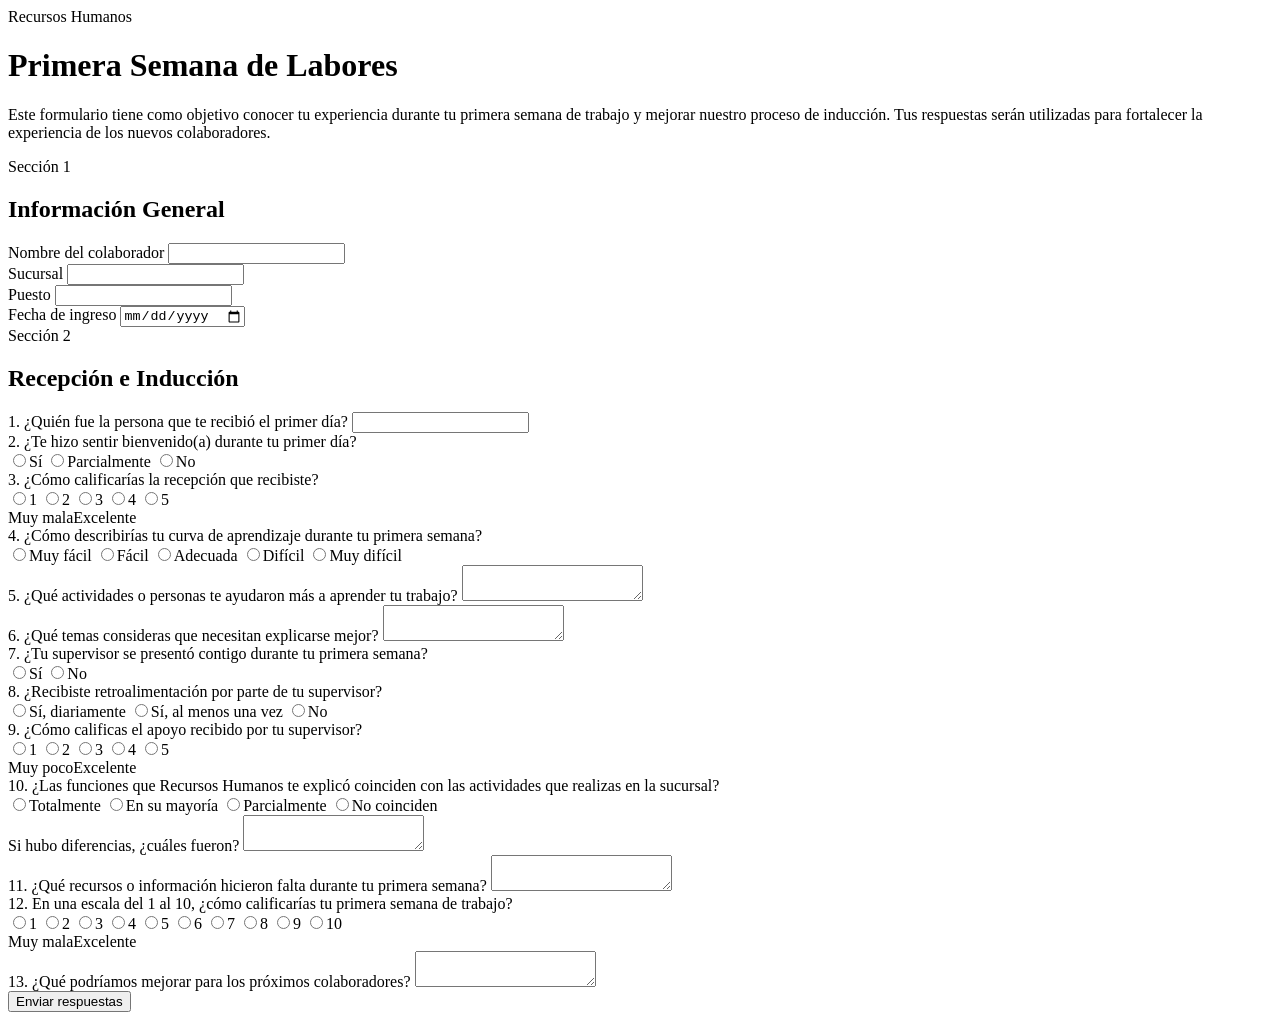
==== primera-semana-labores.html @ 0a270c99 "Add files via upload" ====
<!DOCTYPE html>
<html lang="es">
<head>
<meta charset="UTF-8">
<meta name="viewport" content="width=device-width, initial-scale=1.0">
<title>Primera Semana de Labores — Encuesta RRHH</title>
<link rel="stylesheet" href="css/styles.css">
</head>
<body>

<div class="progress-track"><div class="progress-fill" id="progressFill"></div></div>

<main class="page">

  <div id="formView">
    <div class="week-strip">
      <span class="active"></span><span></span><span></span><span></span><span></span>
    </div>

    <header class="hero">
      <span class="eyebrow">Recursos Humanos</span>
      <h1>Primera Semana de Labores</h1>
      <p>Este formulario tiene como objetivo conocer tu experiencia durante tu primera semana de trabajo y mejorar nuestro proceso de inducción. Tus respuestas serán utilizadas para fortalecer la experiencia de los nuevos colaboradores.</p>
    </header>

    <form id="surveyForm">

      <section class="section">
        <span class="section-label">Sección 1</span>
        <h2>Información General</h2>

        <div class="field">
          <label class="q" for="nombre">Nombre del colaborador</label>
          <input type="text" id="nombre" name="nombre" required>
        </div>

        <div class="field">
          <label class="q" for="sucursal">Sucursal</label>
          <input type="text" id="sucursal" name="sucursal" required>
        </div>

        <div class="field">
          <label class="q" for="puesto">Puesto</label>
          <input type="text" id="puesto" name="puesto" required>
        </div>

        <div class="field">
          <label class="q" for="fechaIngreso">Fecha de ingreso</label>
          <input type="date" id="fechaIngreso" name="fechaIngreso" required>
        </div>
      </section>

      <section class="section">
        <span class="section-label">Sección 2</span>
        <h2>Recepción e Inducción</h2>

        <div class="field">
          <label class="q" for="quienRecibio">1. ¿Quién fue la persona que te recibió el primer día?</label>
          <input type="text" id="quienRecibio" name="quienRecibio" required>
        </div>

        <div class="field">
          <label class="q">2. ¿Te hizo sentir bienvenido(a) durante tu primer día?</label>
          <div class="options">
            <label><input type="radio" name="bienvenido" value="Sí" required><span>Sí</span></label>
            <label><input type="radio" name="bienvenido" value="Parcialmente"><span>Parcialmente</span></label>
            <label><input type="radio" name="bienvenido" value="No"><span>No</span></label>
          </div>
        </div>

        <div class="field">
          <label class="q">3. ¿Cómo calificarías la recepción que recibiste?</label>
          <div class="scale">
            <label><input type="radio" name="calificacionRecepcion" value="1" required><span>1</span></label>
            <label><input type="radio" name="calificacionRecepcion" value="2"><span>2</span></label>
            <label><input type="radio" name="calificacionRecepcion" value="3"><span>3</span></label>
            <label><input type="radio" name="calificacionRecepcion" value="4"><span>4</span></label>
            <label><input type="radio" name="calificacionRecepcion" value="5"><span>5</span></label>
          </div>
          <div class="scale-caption"><span>Muy mala</span><span>Excelente</span></div>
        </div>

        <div class="field">
          <label class="q">4. ¿Cómo describirías tu curva de aprendizaje durante tu primera semana?</label>
          <div class="options">
            <label><input type="radio" name="curvaAprendizaje" value="Muy fácil" required><span>Muy fácil</span></label>
            <label><input type="radio" name="curvaAprendizaje" value="Fácil"><span>Fácil</span></label>
            <label><input type="radio" name="curvaAprendizaje" value="Adecuada"><span>Adecuada</span></label>
            <label><input type="radio" name="curvaAprendizaje" value="Difícil"><span>Difícil</span></label>
            <label><input type="radio" name="curvaAprendizaje" value="Muy difícil"><span>Muy difícil</span></label>
          </div>
        </div>

        <div class="field">
          <label class="q" for="actividadesAyuda">5. ¿Qué actividades o personas te ayudaron más a aprender tu trabajo?</label>
          <textarea id="actividadesAyuda" name="actividadesAyuda"></textarea>
        </div>

        <div class="field">
          <label class="q" for="temasExplicarMejor">6. ¿Qué temas consideras que necesitan explicarse mejor?</label>
          <textarea id="temasExplicarMejor" name="temasExplicarMejor"></textarea>
        </div>

        <div class="field">
          <label class="q">7. ¿Tu supervisor se presentó contigo durante tu primera semana?</label>
          <div class="options">
            <label><input type="radio" name="supervisorPresento" value="Sí" required><span>Sí</span></label>
            <label><input type="radio" name="supervisorPresento" value="No"><span>No</span></label>
          </div>
        </div>

        <div class="field">
          <label class="q">8. ¿Recibiste retroalimentación por parte de tu supervisor?</label>
          <div class="options">
            <label><input type="radio" name="retroalimentacion" value="Sí, diariamente" required><span>Sí, diariamente</span></label>
            <label><input type="radio" name="retroalimentacion" value="Sí, al menos una vez"><span>Sí, al menos una vez</span></label>
            <label><input type="radio" name="retroalimentacion" value="No"><span>No</span></label>
          </div>
        </div>

        <div class="field">
          <label class="q">9. ¿Cómo calificas el apoyo recibido por tu supervisor?</label>
          <div class="scale">
            <label><input type="radio" name="apoyoSupervisor" value="1" required><span>1</span></label>
            <label><input type="radio" name="apoyoSupervisor" value="2"><span>2</span></label>
            <label><input type="radio" name="apoyoSupervisor" value="3"><span>3</span></label>
            <label><input type="radio" name="apoyoSupervisor" value="4"><span>4</span></label>
            <label><input type="radio" name="apoyoSupervisor" value="5"><span>5</span></label>
          </div>
          <div class="scale-caption"><span>Muy poco</span><span>Excelente</span></div>
        </div>

        <div class="field">
          <label class="q">10. ¿Las funciones que Recursos Humanos te explicó coinciden con las actividades que realizas en la sucursal?</label>
          <div class="options">
            <label><input type="radio" name="funcionesCoinciden" value="Totalmente" required><span>Totalmente</span></label>
            <label><input type="radio" name="funcionesCoinciden" value="En su mayoría"><span>En su mayoría</span></label>
            <label><input type="radio" name="funcionesCoinciden" value="Parcialmente"><span>Parcialmente</span></label>
            <label><input type="radio" name="funcionesCoinciden" value="No coinciden"><span>No coinciden</span></label>
          </div>
          <div class="conditional" id="diferenciasWrap">
            <label class="q" for="diferencias">Si hubo diferencias, ¿cuáles fueron?</label>
            <textarea id="diferencias" name="diferencias"></textarea>
          </div>
        </div>

        <div class="field">
          <label class="q" for="recursosFaltantes">11. ¿Qué recursos o información hicieron falta durante tu primera semana?</label>
          <textarea id="recursosFaltantes" name="recursosFaltantes"></textarea>
        </div>

        <div class="field">
          <label class="q">12. En una escala del 1 al 10, ¿cómo calificarías tu primera semana de trabajo?</label>
          <div class="scale">
            <label><input type="radio" name="calificacionGeneral" value="1" required><span>1</span></label>
            <label><input type="radio" name="calificacionGeneral" value="2"><span>2</span></label>
            <label><input type="radio" name="calificacionGeneral" value="3"><span>3</span></label>
            <label><input type="radio" name="calificacionGeneral" value="4"><span>4</span></label>
            <label><input type="radio" name="calificacionGeneral" value="5"><span>5</span></label>
            <label><input type="radio" name="calificacionGeneral" value="6"><span>6</span></label>
            <label><input type="radio" name="calificacionGeneral" value="7"><span>7</span></label>
            <label><input type="radio" name="calificacionGeneral" value="8"><span>8</span></label>
            <label><input type="radio" name="calificacionGeneral" value="9"><span>9</span></label>
            <label><input type="radio" name="calificacionGeneral" value="10"><span>10</span></label>
          </div>
          <div class="scale-caption"><span>Muy mala</span><span>Excelente</span></div>
        </div>

        <div class="field">
          <label class="q" for="mejoras">13. ¿Qué podríamos mejorar para los próximos colaboradores?</label>
          <textarea id="mejoras" name="mejoras"></textarea>
        </div>
      </section>

      <button type="submit" class="submit" id="submitBtn">Enviar respuestas</button>
      <p class="status-msg" id="statusMsg"></p>
    </form>
  </div>

  <div id="confirmView" class="confirm" style="display:none;">
    <h1>¡Gracias por tu tiempo!</h1>
    <p>Tus respuestas fueron enviadas correctamente y nos ayudarán a mejorar la experiencia de los próximos colaboradores.</p>
  </div>

</main>

<script src="js/config.js"></script>
<script src="js/primera-semana-labores.js"></script>
</body>
</html>
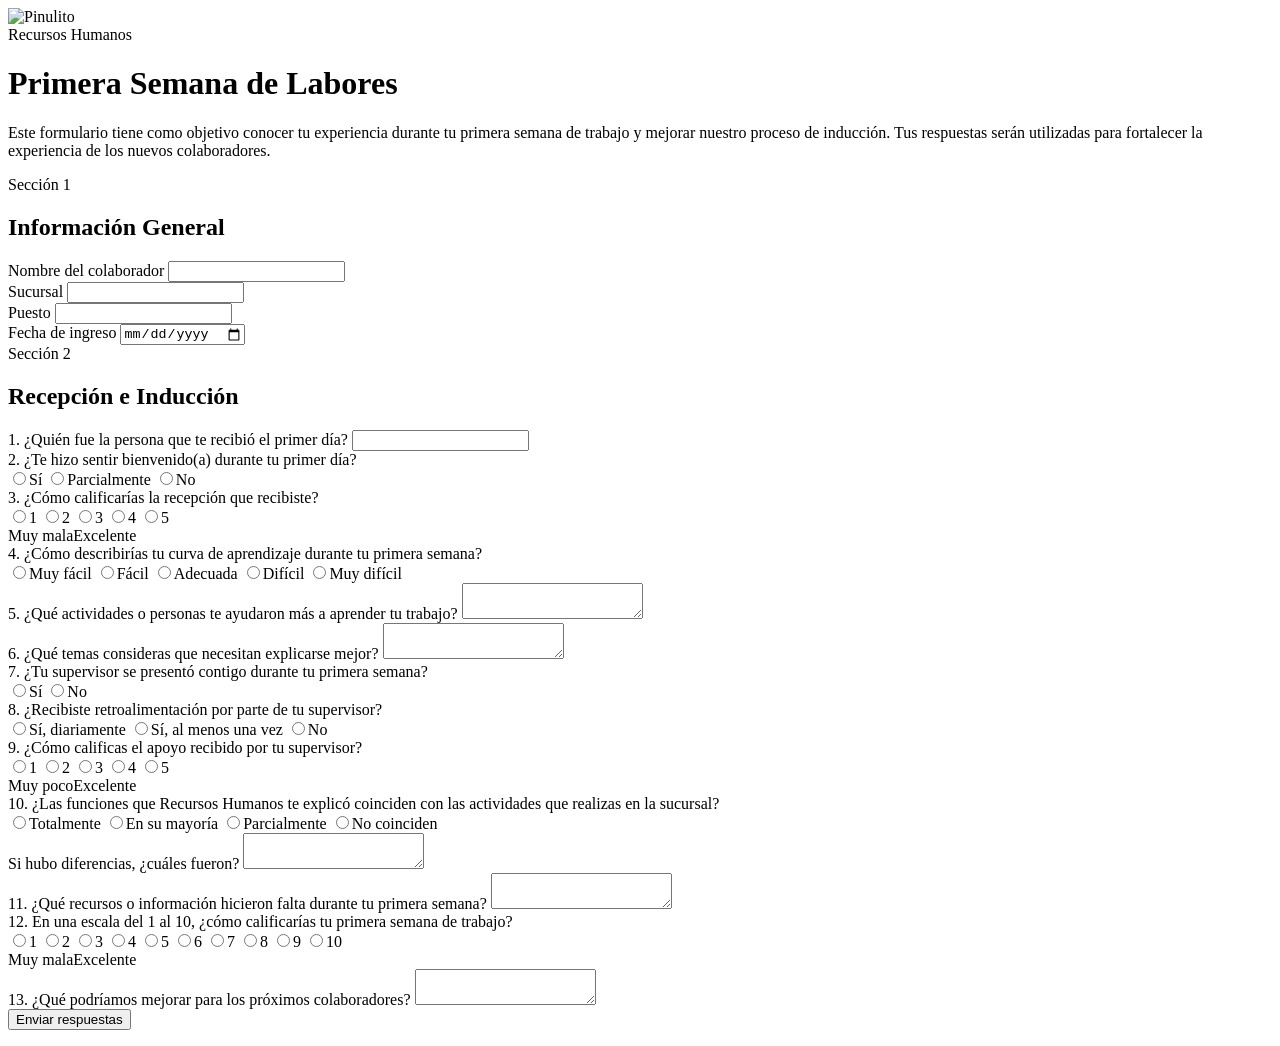
==== commit 0491ef52: "Add files via upload" ====
--- a/primera-semana-labores.html
+++ b/primera-semana-labores.html
@@ -13,8 +13,11 @@
 <main class="page">
 
   <div id="formView">
-    <div class="week-strip">
-      <span class="active"></span><span></span><span></span><span></span><span></span>
+    <div class="brand-banner">
+      <div class="blob blob-a"></div>
+      <div class="blob blob-b"></div>
+      <div class="blob blob-c"></div>
+      <div class="logo-badge"><img src="assets/logo-pinulito.png" alt="Pinulito"></div>
     </div>
 
     <header class="hero">
@@ -178,6 +181,12 @@
   </div>
 
   <div id="confirmView" class="confirm" style="display:none;">
+    <div class="brand-banner">
+      <div class="blob blob-a"></div>
+      <div class="blob blob-b"></div>
+      <div class="blob blob-c"></div>
+      <div class="logo-badge"><img src="assets/logo-pinulito.png" alt="Pinulito"></div>
+    </div>
     <h1>¡Gracias por tu tiempo!</h1>
     <p>Tus respuestas fueron enviadas correctamente y nos ayudarán a mejorar la experiencia de los próximos colaboradores.</p>
   </div>
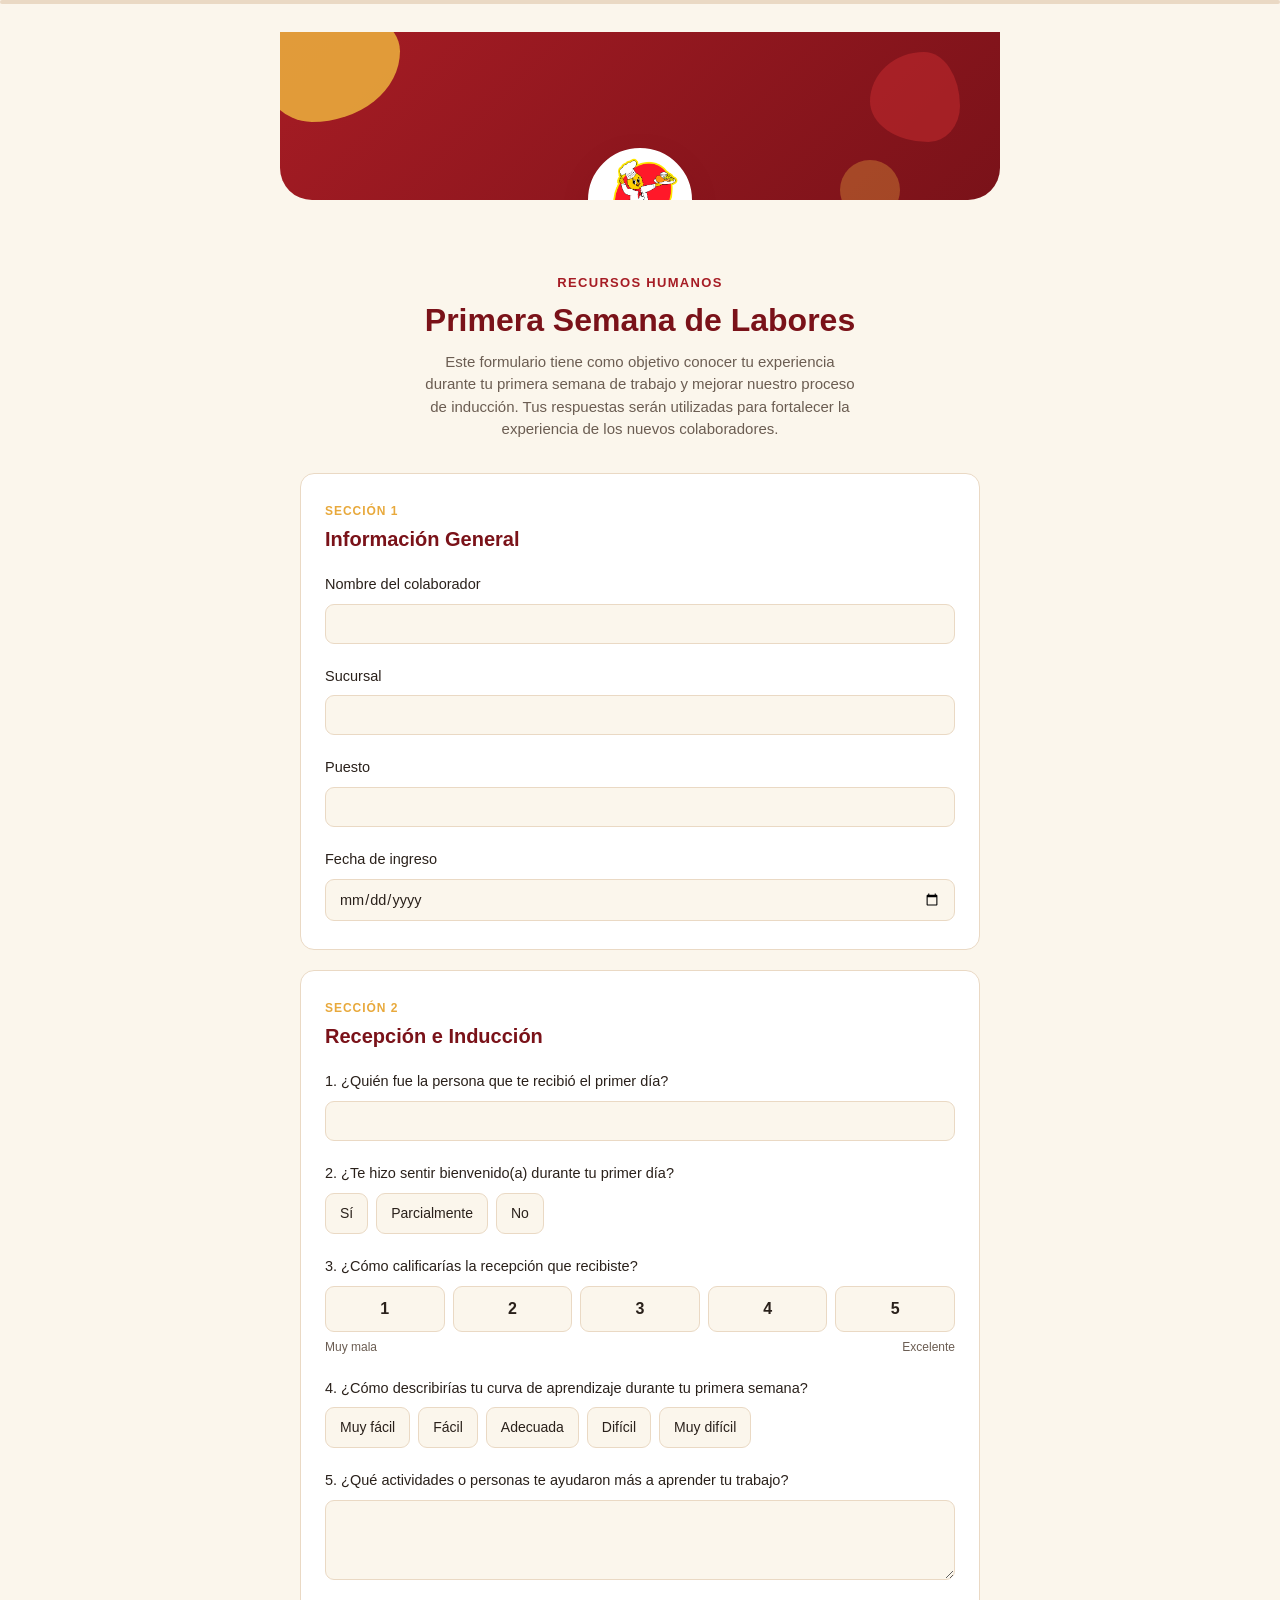
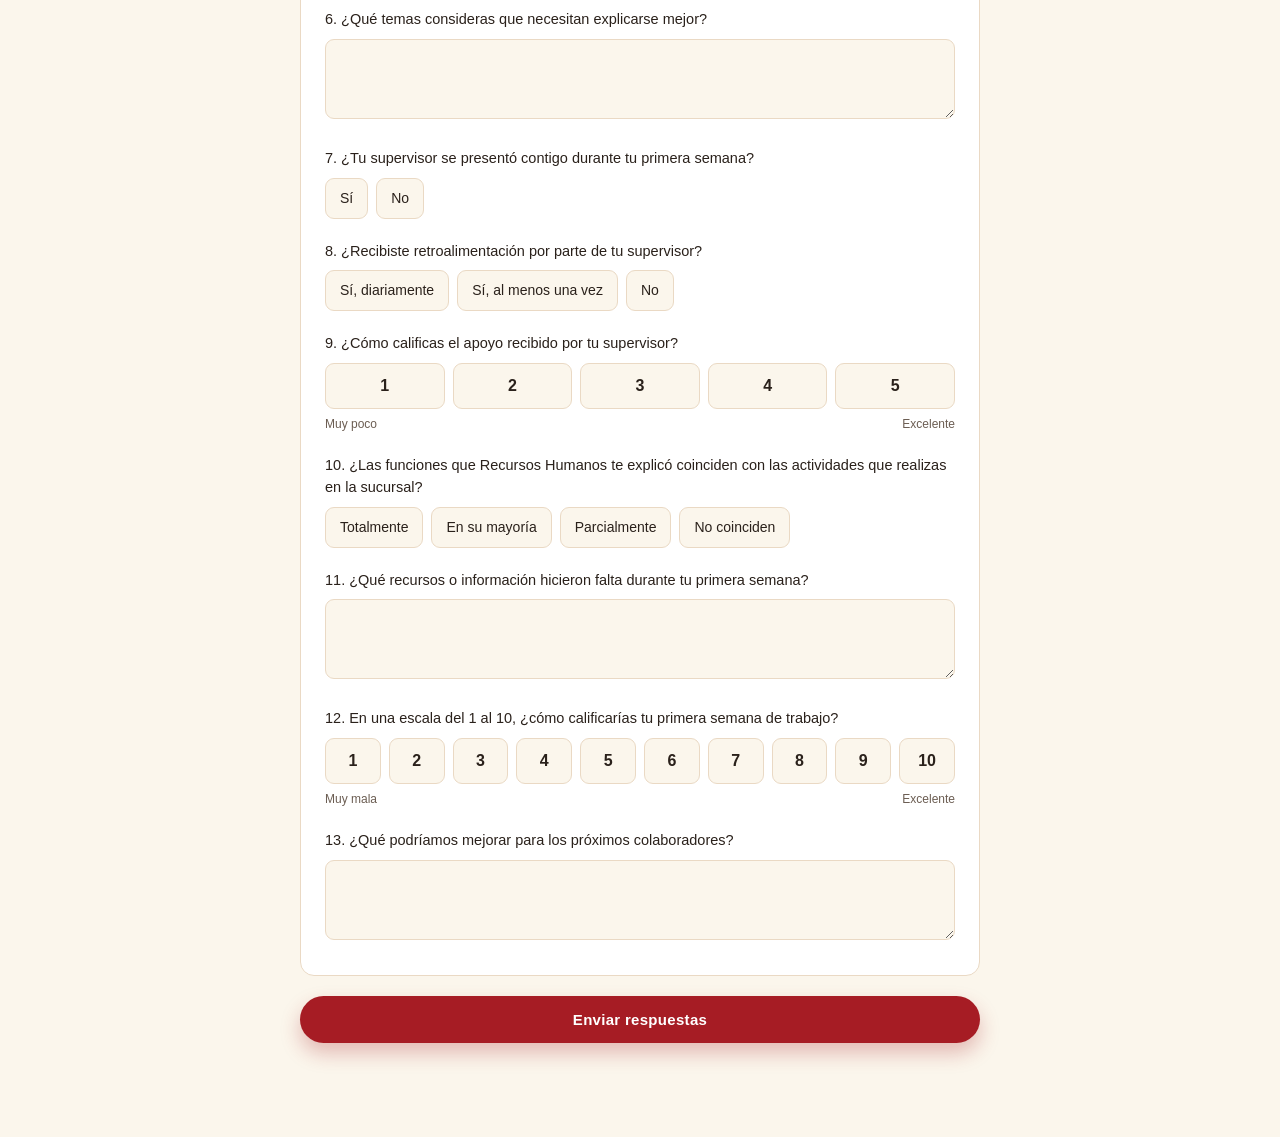
==== commit 47b9b214: "Add files via upload" ====
--- a/primera-semana-labores.html
+++ b/primera-semana-labores.html
@@ -4,7 +4,7 @@
 <meta charset="UTF-8">
 <meta name="viewport" content="width=device-width, initial-scale=1.0">
 <title>Primera Semana de Labores — Encuesta RRHH</title>
-<link rel="stylesheet" href="css/styles.css">
+<link rel="stylesheet" href="styles.css">
 </head>
 <body>
 
@@ -17,7 +17,7 @@
       <div class="blob blob-a"></div>
       <div class="blob blob-b"></div>
       <div class="blob blob-c"></div>
-      <div class="logo-badge"><img src="assets/logo-pinulito.png" alt="Pinulito"></div>
+      <div class="logo-badge"><img src="logo-pinulito.png" alt="Pinulito"></div>
     </div>
 
     <header class="hero">
@@ -185,7 +185,7 @@
       <div class="blob blob-a"></div>
       <div class="blob blob-b"></div>
       <div class="blob blob-c"></div>
-      <div class="logo-badge"><img src="assets/logo-pinulito.png" alt="Pinulito"></div>
+      <div class="logo-badge"><img src="logo-pinulito.png" alt="Pinulito"></div>
     </div>
     <h1>¡Gracias por tu tiempo!</h1>
     <p>Tus respuestas fueron enviadas correctamente y nos ayudarán a mejorar la experiencia de los próximos colaboradores.</p>
@@ -193,7 +193,7 @@
 
 </main>
 
-<script src="js/config.js"></script>
-<script src="js/primera-semana-labores.js"></script>
+<script src="config.js"></script>
+<script src="primera-semana-labores.js"></script>
 </body>
 </html>
--- a/styles.css
+++ b/styles.css
@@ -0,0 +1,301 @@
+@import url('https://fonts.googleapis.com/css2?family=Poppins:wght@500;600;700&family=Inter:wght@400;500;600&display=swap');
+
+:root {
+  --color-bg: #FBF6EC;
+  --color-surface: #FFFFFF;
+  --color-primary: #A61C24;
+  --color-primary-dark: #7A1219;
+  --color-accent: #E8A93C;
+  --color-accent-soft: #FBEFD7;
+  --color-text: #2A211B;
+  --color-text-soft: #6B5D52;
+  --color-border: #EAD9C4;
+  --color-danger: #B3492E;
+  --font-display: 'Poppins', sans-serif;
+  --font-body: 'Inter', sans-serif;
+  --radius: 14px;
+}
+
+* { box-sizing: border-box; }
+
+body {
+  margin: 0;
+  background: var(--color-bg);
+  color: var(--color-text);
+  font-family: var(--font-body);
+  line-height: 1.5;
+  -webkit-font-smoothing: antialiased;
+}
+
+.page {
+  max-width: 720px;
+  margin: 0 auto;
+  padding: 0 20px 80px;
+}
+
+/* Banner de marca Pinulito con blobs decorativos y logo insignia */
+.brand-banner {
+  position: relative;
+  height: 168px;
+  margin: 0 -20px 70px;
+  background: linear-gradient(135deg, var(--color-primary), var(--color-primary-dark));
+  border-radius: 0 0 32px 32px;
+  overflow: hidden;
+}
+.brand-banner .blob {
+  position: absolute;
+  opacity: 0.85;
+}
+.brand-banner .blob-a {
+  width: 140px; height: 120px;
+  top: -30px; left: -20px;
+  background: var(--color-accent);
+  border-radius: 42% 58% 63% 37% / 52% 41% 59% 48%;
+  opacity: 0.9;
+}
+.brand-banner .blob-b {
+  width: 90px; height: 90px;
+  top: 20px; right: 40px;
+  background: #C42A2E;
+  border-radius: 60% 40% 35% 65% / 55% 60% 40% 45%;
+  opacity: 0.55;
+}
+.brand-banner .blob-c {
+  width: 60px; height: 60px;
+  bottom: -20px; right: 100px;
+  background: var(--color-accent);
+  border-radius: 50%;
+  opacity: 0.35;
+}
+.brand-banner .logo-badge {
+  position: absolute;
+  bottom: -52px;
+  left: 50%;
+  transform: translateX(-50%);
+  width: 104px;
+  height: 104px;
+  border-radius: 50%;
+  background: var(--color-surface);
+  border: 4px solid var(--color-surface);
+  box-shadow: 0 10px 24px rgba(122, 18, 25, 0.28);
+  display: flex;
+  align-items: center;
+  justify-content: center;
+  overflow: hidden;
+}
+.brand-banner .logo-badge img {
+  width: 88%;
+  height: 88%;
+  object-fit: contain;
+}
+
+header.hero {
+  margin-bottom: 32px;
+  text-align: center;
+}
+header.hero .eyebrow {
+  font-family: var(--font-display);
+  font-weight: 600;
+  font-size: 13px;
+  letter-spacing: 0.1em;
+  text-transform: uppercase;
+  color: var(--color-primary);
+}
+header.hero h1 {
+  font-family: var(--font-display);
+  font-weight: 700;
+  font-size: 32px;
+  line-height: 1.15;
+  margin: 8px 0 12px;
+  color: var(--color-primary-dark);
+}
+header.hero p {
+  color: var(--color-text-soft);
+  font-size: 15px;
+  max-width: 52ch;
+  margin: 0 auto;
+}
+
+/* Barra de progreso funcional */
+.progress-track {
+  position: sticky;
+  top: 0;
+  height: 4px;
+  background: var(--color-border);
+  border-radius: 2px;
+  margin-bottom: 28px;
+  overflow: hidden;
+  z-index: 10;
+}
+.progress-fill {
+  height: 100%;
+  width: 0%;
+  background: var(--color-primary);
+  transition: width 0.2s ease;
+}
+
+.section {
+  background: var(--color-surface);
+  border: 1px solid var(--color-border);
+  border-radius: var(--radius);
+  padding: 28px 24px;
+  margin-bottom: 20px;
+}
+
+.section-label {
+  font-family: var(--font-display);
+  font-weight: 600;
+  font-size: 12px;
+  letter-spacing: 0.08em;
+  text-transform: uppercase;
+  color: var(--color-accent);
+  display: block;
+  margin-bottom: 4px;
+}
+.section h2 {
+  font-family: var(--font-display);
+  font-size: 20px;
+  margin: 0 0 20px;
+  color: var(--color-primary-dark);
+}
+
+.field {
+  margin-bottom: 22px;
+}
+.field:last-child { margin-bottom: 0; }
+
+.field label.q {
+  display: block;
+  font-weight: 500;
+  font-size: 14.5px;
+  margin-bottom: 8px;
+  color: var(--color-text);
+}
+
+input[type="text"],
+input[type="date"],
+textarea,
+select {
+  width: 100%;
+  font-family: var(--font-body);
+  font-size: 14.5px;
+  padding: 11px 13px;
+  border: 1px solid var(--color-border);
+  border-radius: 9px;
+  background: var(--color-bg);
+  color: var(--color-text);
+}
+textarea { min-height: 80px; resize: vertical; }
+input:focus, textarea:focus, select:focus {
+  outline: 2px solid var(--color-primary);
+  outline-offset: 1px;
+  background: var(--color-surface);
+}
+
+.options {
+  display: flex;
+  flex-wrap: wrap;
+  gap: 8px;
+}
+.options label {
+  border: 1px solid var(--color-border);
+  border-radius: 9px;
+  padding: 9px 14px;
+  font-size: 14px;
+  cursor: pointer;
+  background: var(--color-bg);
+  transition: border-color 0.15s, background 0.15s;
+}
+.options input { position: absolute; opacity: 0; width: 0; height: 0; }
+.options input:checked + span {
+  color: var(--color-primary-dark);
+}
+.options label:has(input:checked) {
+  border-color: var(--color-primary);
+  background: var(--color-accent-soft);
+  font-weight: 500;
+}
+
+.scale {
+  display: flex;
+  gap: 8px;
+}
+.scale label {
+  flex: 1;
+  text-align: center;
+  border: 1px solid var(--color-border);
+  border-radius: 9px;
+  padding: 10px 0;
+  cursor: pointer;
+  font-family: var(--font-display);
+  font-weight: 600;
+  background: var(--color-bg);
+}
+.scale input { position: absolute; opacity: 0; width: 0; height: 0; }
+.scale label:has(input:checked) {
+  border-color: var(--color-primary);
+  background: var(--color-primary);
+  color: #fff;
+}
+.scale-caption {
+  display: flex;
+  justify-content: space-between;
+  font-size: 12px;
+  color: var(--color-text-soft);
+  margin-top: 6px;
+}
+
+.conditional {
+  margin-top: 12px;
+  display: none;
+}
+.conditional.visible { display: block; }
+
+.hint {
+  font-size: 12.5px;
+  color: var(--color-text-soft);
+  margin-top: 6px;
+}
+
+button.submit {
+  font-family: var(--font-display);
+  font-weight: 600;
+  font-size: 15px;
+  letter-spacing: 0.02em;
+  color: #fff;
+  background: var(--color-primary);
+  border: none;
+  border-radius: 999px;
+  padding: 15px 28px;
+  cursor: pointer;
+  width: 100%;
+  box-shadow: 0 10px 20px rgba(166, 28, 36, 0.28);
+  transition: background 0.15s, transform 0.1s;
+}
+button.submit:hover { background: var(--color-primary-dark); transform: translateY(-1px); }
+button.submit:disabled { opacity: 0.6; cursor: not-allowed; }
+
+.status-msg {
+  text-align: center;
+  font-size: 14px;
+  margin-top: 14px;
+}
+.status-msg.error { color: var(--color-danger); }
+
+.confirm {
+  text-align: center;
+  padding: 0 20px 60px;
+}
+.confirm h1 {
+  font-family: var(--font-display);
+  color: var(--color-primary-dark);
+  font-size: 26px;
+}
+.confirm p { color: var(--color-text-soft); }
+
+@media (max-width: 480px) {
+  header.hero h1 { font-size: 26px; }
+  .section { padding: 22px 16px; }
+  .scale { flex-wrap: wrap; }
+  .scale label { min-width: 40px; }
+}
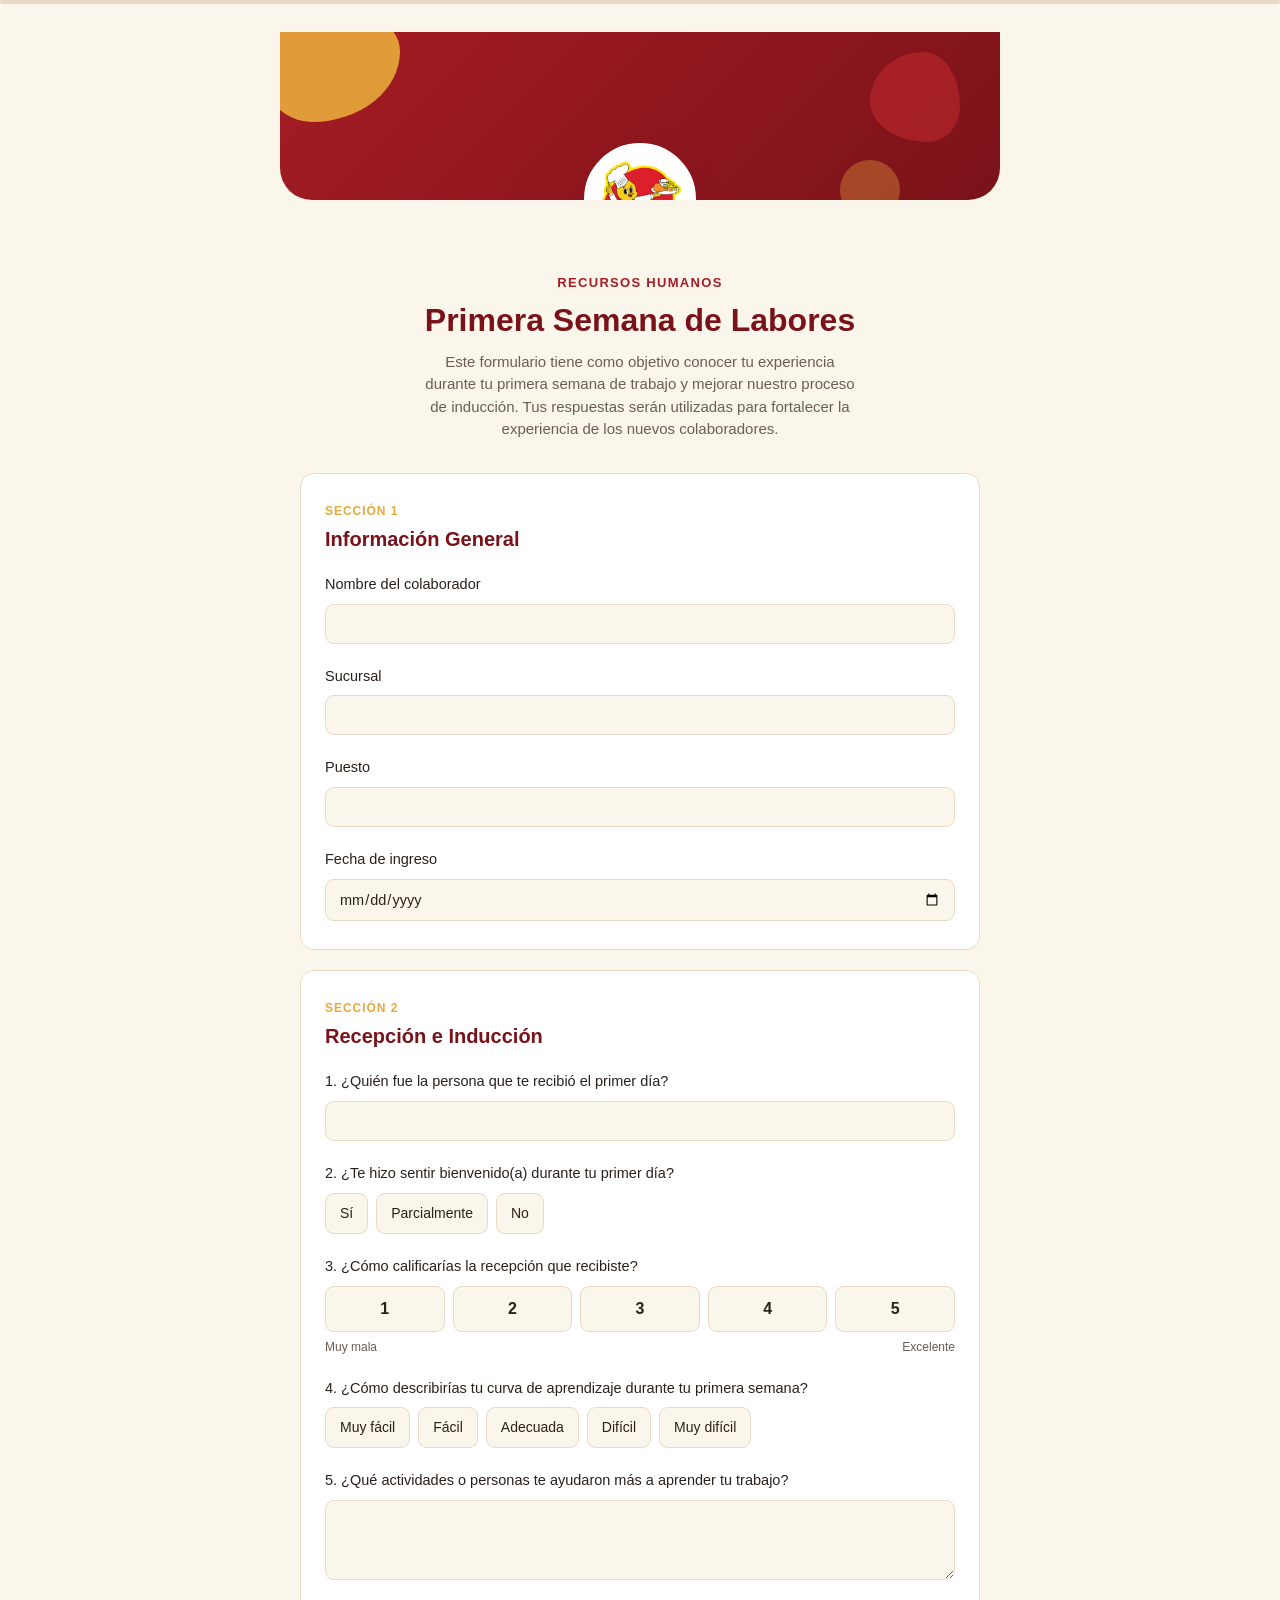
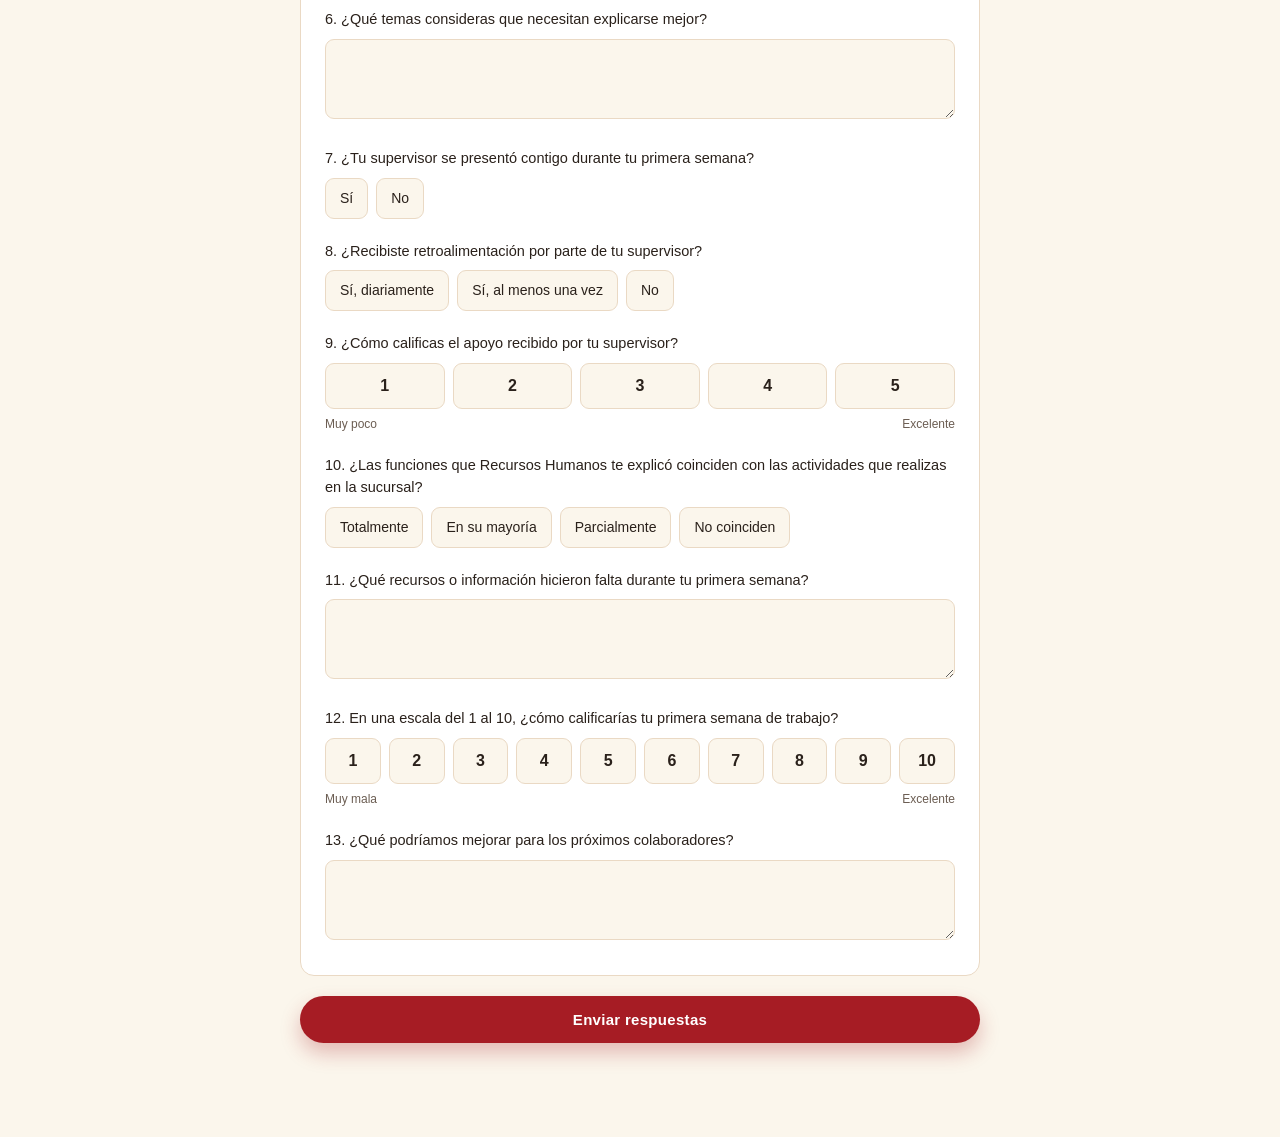
==== commit 1296d476: "Add files via upload" ====
--- a/primera-semana-labores.html
+++ b/primera-semana-labores.html
@@ -17,7 +17,7 @@
       <div class="blob blob-a"></div>
       <div class="blob blob-b"></div>
       <div class="blob blob-c"></div>
-      <div class="logo-badge"><img src="logo-pinulito.png" alt="Pinulito"></div>
+      <div class="logo-badge"><img src="logo-pinulito-icon.png" alt="Pinulito"></div>
     </div>
 
     <header class="hero">
@@ -185,7 +185,7 @@
       <div class="blob blob-a"></div>
       <div class="blob blob-b"></div>
       <div class="blob blob-c"></div>
-      <div class="logo-badge"><img src="logo-pinulito.png" alt="Pinulito"></div>
+      <div class="logo-badge"><img src="logo-pinulito-icon.png" alt="Pinulito"></div>
     </div>
     <h1>¡Gracias por tu tiempo!</h1>
     <p>Tus respuestas fueron enviadas correctamente y nos ayudarán a mejorar la experiencia de los próximos colaboradores.</p>
--- a/styles.css
+++ b/styles.css
@@ -69,11 +69,11 @@
 }
 .brand-banner .logo-badge {
   position: absolute;
-  bottom: -52px;
+  bottom: -55px;
   left: 50%;
   transform: translateX(-50%);
-  width: 104px;
-  height: 104px;
+  width: 112px;
+  height: 112px;
   border-radius: 50%;
   background: var(--color-surface);
   border: 4px solid var(--color-surface);
@@ -84,8 +84,8 @@
   overflow: hidden;
 }
 .brand-banner .logo-badge img {
-  width: 88%;
-  height: 88%;
+  width: 78%;
+  height: 78%;
   object-fit: contain;
 }
 
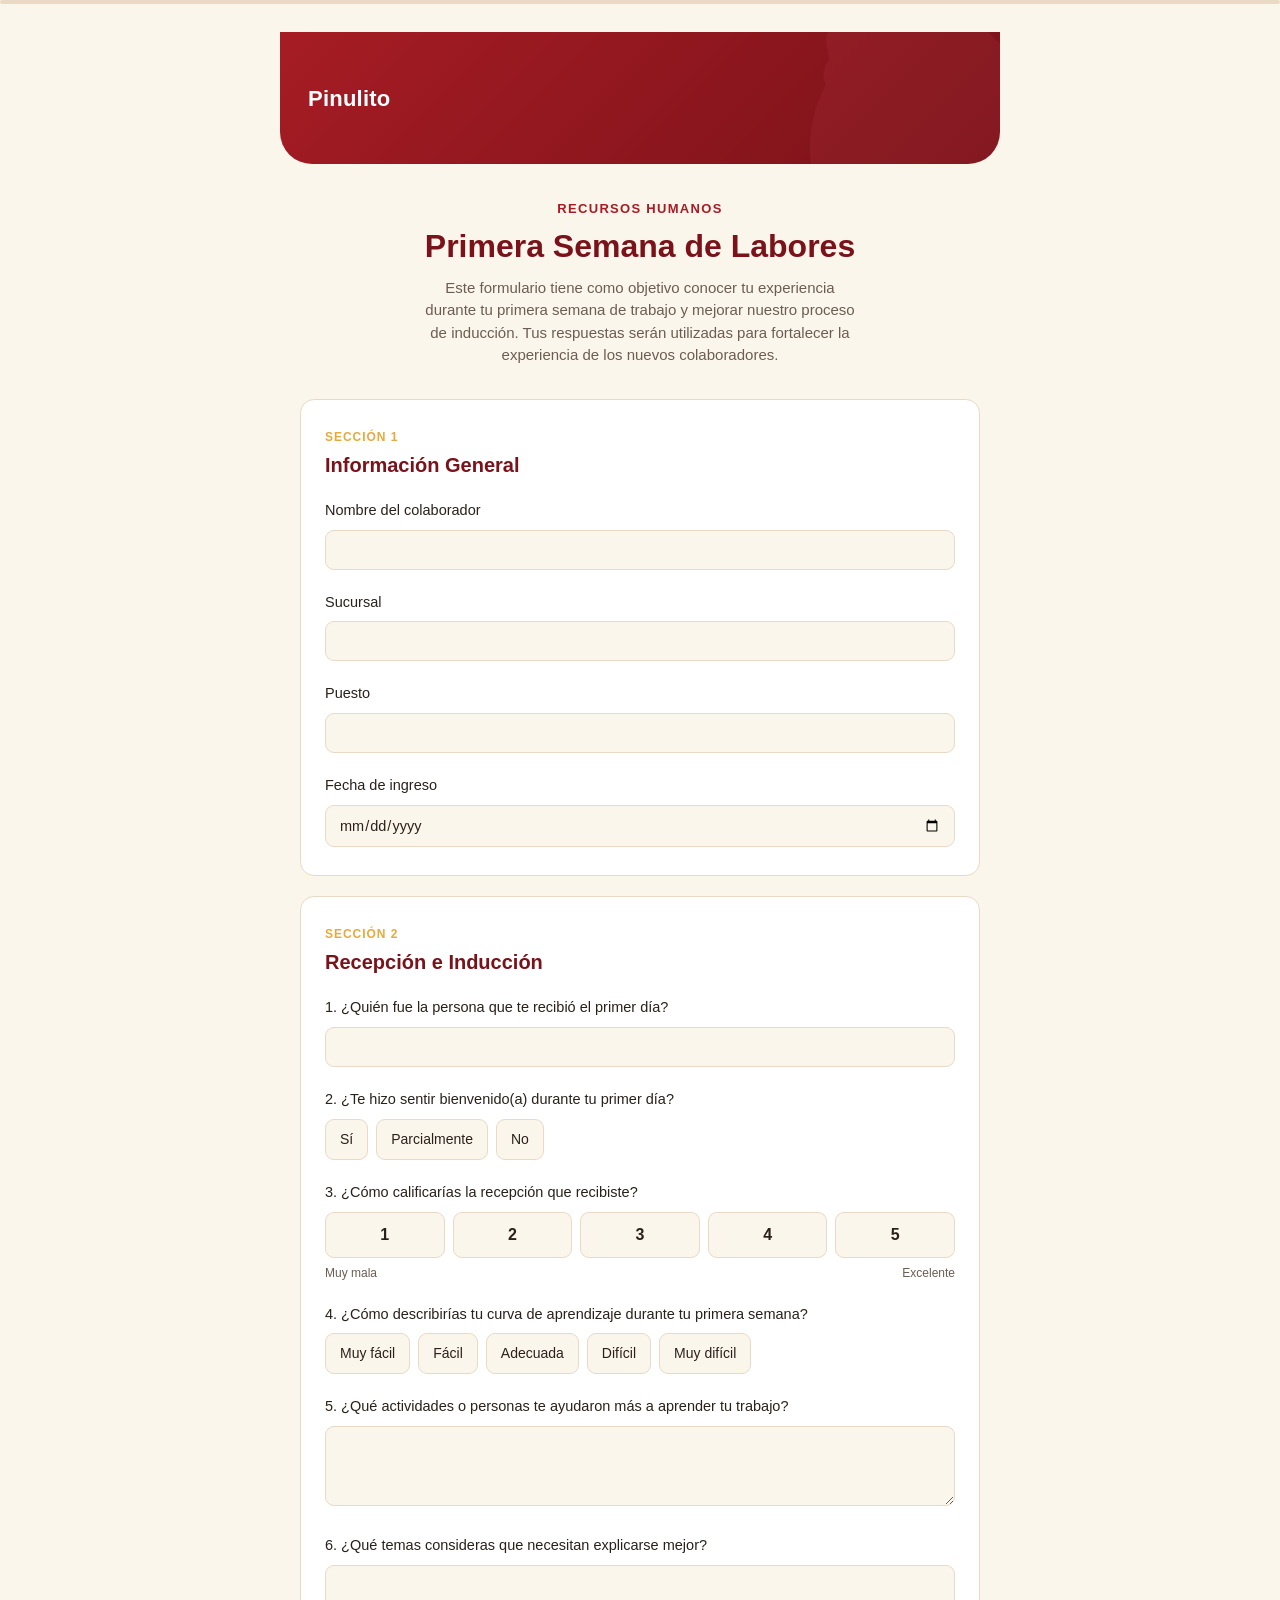
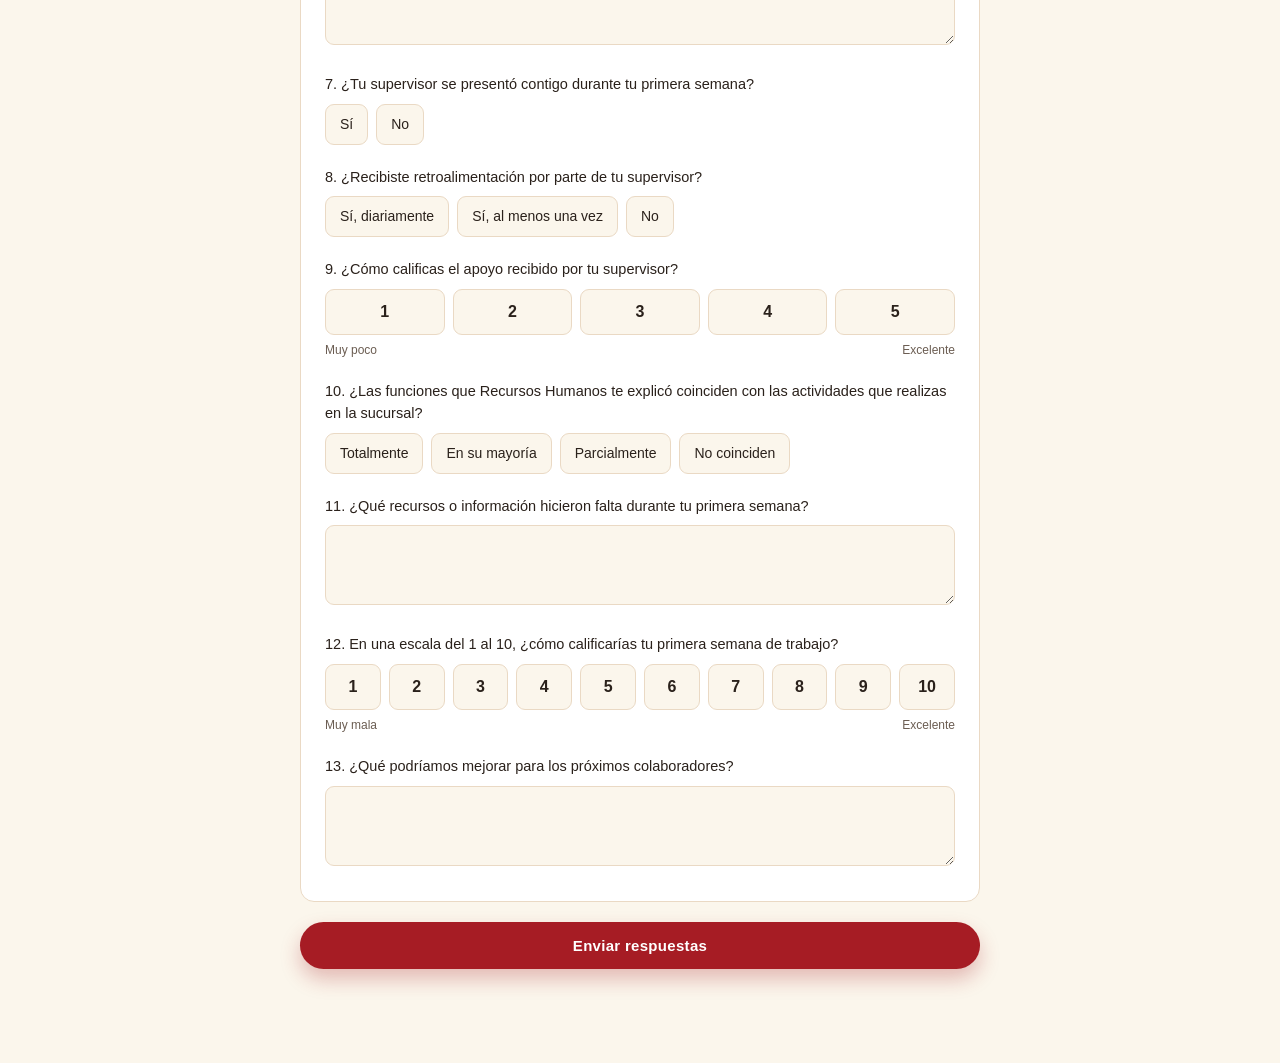
==== commit a10328ea: "Add files via upload" ====
--- a/primera-semana-labores.html
+++ b/primera-semana-labores.html
@@ -14,10 +14,8 @@
 
   <div id="formView">
     <div class="brand-banner">
-      <div class="blob blob-a"></div>
-      <div class="blob blob-b"></div>
-      <div class="blob blob-c"></div>
-      <div class="logo-badge"><img src="logo-pinulito-icon.png" alt="Pinulito"></div>
+      <span class="brand-name">Pinulito</span>
+      <div class="watermark"><img src="logo-pinulito-icon.png" alt=""></div>
     </div>
 
     <header class="hero">
@@ -182,10 +180,8 @@
 
   <div id="confirmView" class="confirm" style="display:none;">
     <div class="brand-banner">
-      <div class="blob blob-a"></div>
-      <div class="blob blob-b"></div>
-      <div class="blob blob-c"></div>
-      <div class="logo-badge"><img src="logo-pinulito-icon.png" alt="Pinulito"></div>
+      <span class="brand-name">Pinulito</span>
+      <div class="watermark"><img src="logo-pinulito-icon.png" alt=""></div>
     </div>
     <h1>¡Gracias por tu tiempo!</h1>
     <p>Tus respuestas fueron enviadas correctamente y nos ayudarán a mejorar la experiencia de los próximos colaboradores.</p>
--- a/styles.css
+++ b/styles.css
@@ -33,60 +33,43 @@
   padding: 0 20px 80px;
 }
 
-/* Banner de marca Pinulito con blobs decorativos y logo insignia */
+/* Banner de marca Pinulito con logo como marca de agua */
 .brand-banner {
   position: relative;
-  height: 168px;
-  margin: 0 -20px 70px;
+  height: 132px;
+  margin: 0 -20px 32px;
   background: linear-gradient(135deg, var(--color-primary), var(--color-primary-dark));
   border-radius: 0 0 32px 32px;
   overflow: hidden;
-}
-.brand-banner .blob {
+  display: flex;
+  align-items: center;
+  padding: 0 28px;
+}
+.brand-banner .watermark {
   position: absolute;
-  opacity: 0.85;
-}
-.brand-banner .blob-a {
-  width: 140px; height: 120px;
-  top: -30px; left: -20px;
-  background: var(--color-accent);
-  border-radius: 42% 58% 63% 37% / 52% 41% 59% 48%;
-  opacity: 0.9;
-}
-.brand-banner .blob-b {
-  width: 90px; height: 90px;
-  top: 20px; right: 40px;
-  background: #C42A2E;
-  border-radius: 60% 40% 35% 65% / 55% 60% 40% 45%;
-  opacity: 0.55;
-}
-.brand-banner .blob-c {
-  width: 60px; height: 60px;
-  bottom: -20px; right: 100px;
-  background: var(--color-accent);
-  border-radius: 50%;
-  opacity: 0.35;
-}
-.brand-banner .logo-badge {
-  position: absolute;
-  bottom: -55px;
-  left: 50%;
-  transform: translateX(-50%);
-  width: 112px;
-  height: 112px;
-  border-radius: 50%;
-  background: var(--color-surface);
-  border: 4px solid var(--color-surface);
-  box-shadow: 0 10px 24px rgba(122, 18, 25, 0.28);
-  display: flex;
-  align-items: center;
-  justify-content: center;
-  overflow: hidden;
-}
-.brand-banner .logo-badge img {
-  width: 78%;
-  height: 78%;
+  top: 50%;
+  right: -30px;
+  width: 220px;
+  height: 220px;
+  transform: translateY(-50%);
+  opacity: 0.16;
+  mix-blend-mode: soft-light;
+  pointer-events: none;
+}
+.brand-banner .watermark img {
+  width: 100%;
+  height: 100%;
   object-fit: contain;
+  filter: brightness(0) invert(1);
+}
+.brand-banner .brand-name {
+  position: relative;
+  z-index: 1;
+  font-family: var(--font-display);
+  font-weight: 700;
+  font-size: 22px;
+  color: #fff;
+  letter-spacing: 0.01em;
 }
 
 header.hero {
@@ -284,7 +267,7 @@
 
 .confirm {
   text-align: center;
-  padding: 0 20px 60px;
+  padding: 20px 20px 60px;
 }
 .confirm h1 {
   font-family: var(--font-display);
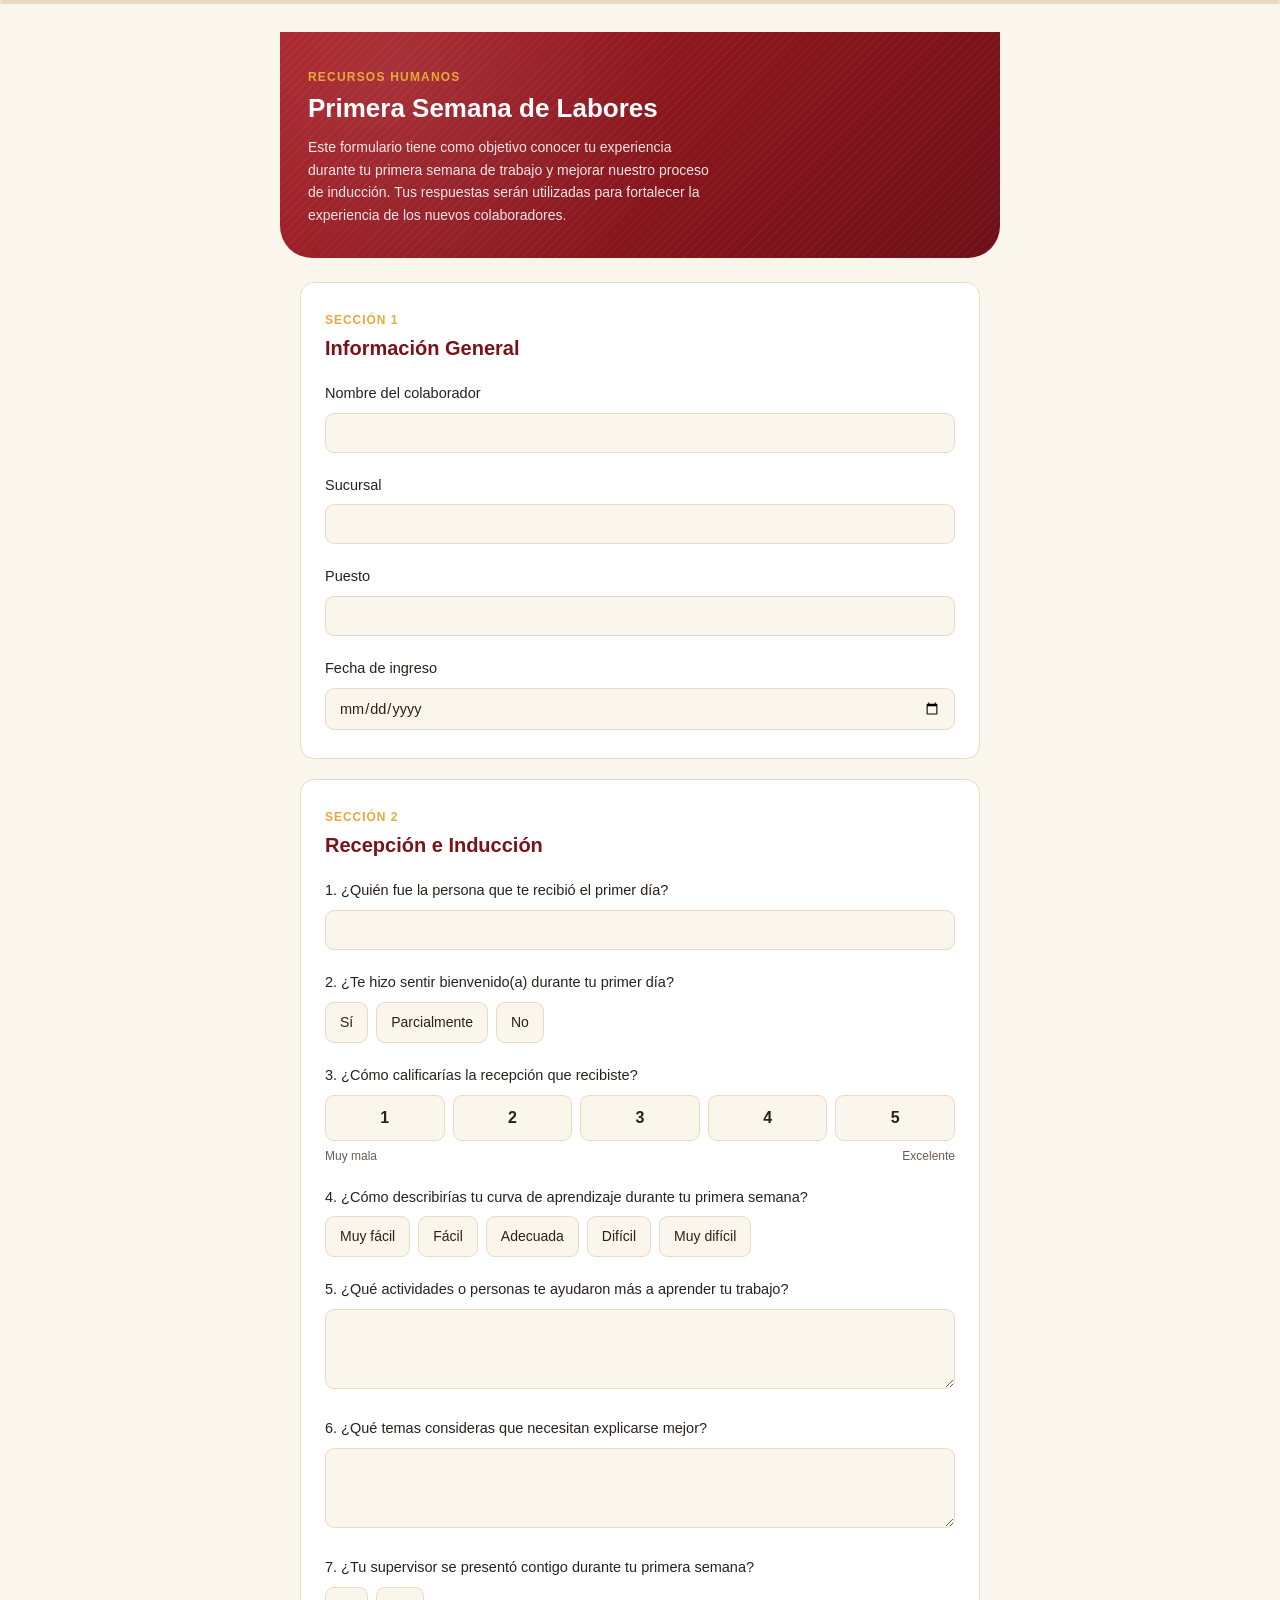
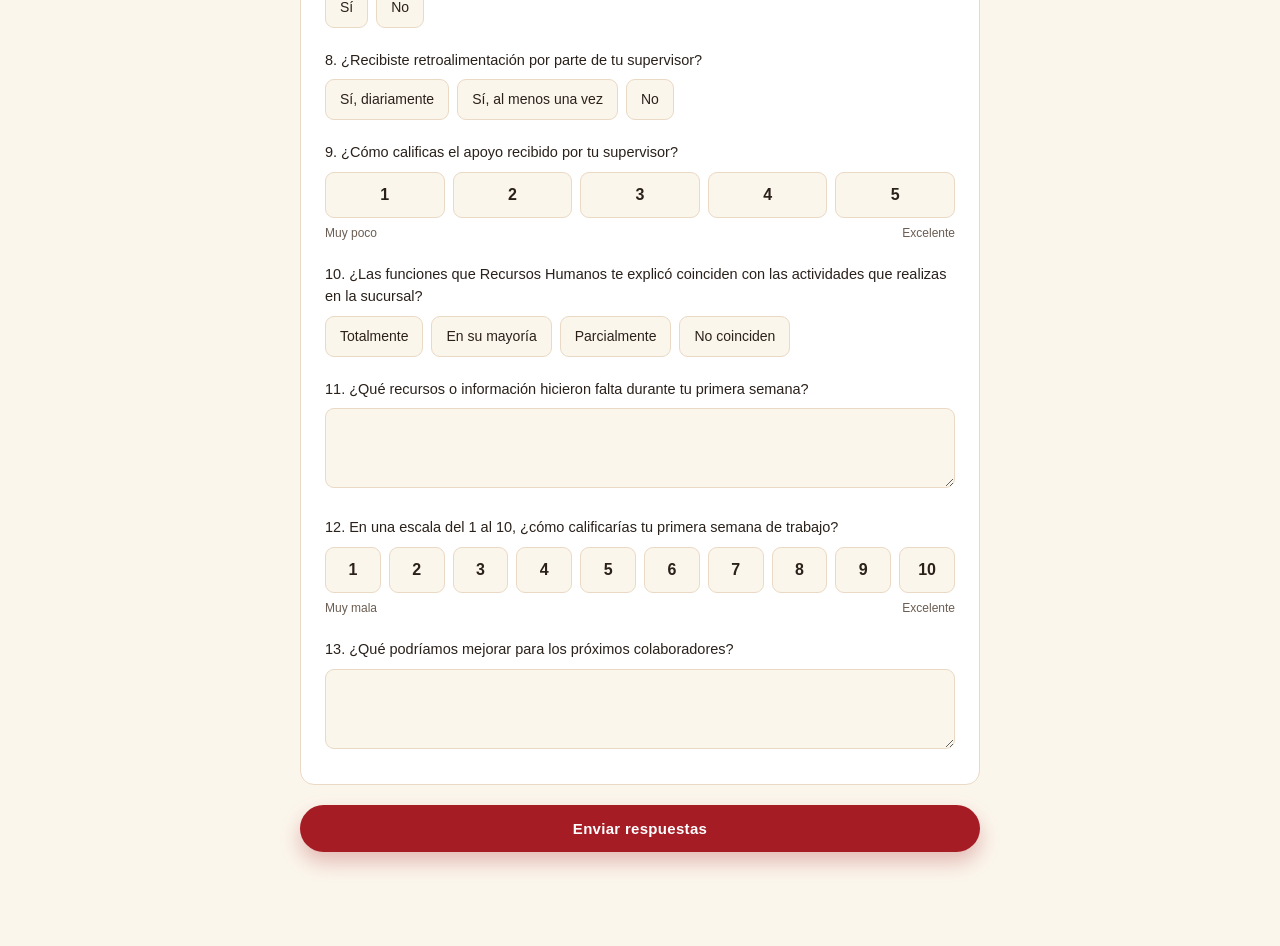
==== commit 74200503: "Add files via upload" ====
--- a/primera-semana-labores.html
+++ b/primera-semana-labores.html
@@ -14,15 +14,10 @@
 
   <div id="formView">
     <div class="brand-banner">
-      <span class="brand-name">Pinulito</span>
-      <div class="watermark"><img src="logo-pinulito-icon.png" alt=""></div>
-    </div>
-
-    <header class="hero">
-      <span class="eyebrow">Recursos Humanos</span>
+      <p class="eyebrow">Recursos Humanos</p>
       <h1>Primera Semana de Labores</h1>
       <p>Este formulario tiene como objetivo conocer tu experiencia durante tu primera semana de trabajo y mejorar nuestro proceso de inducción. Tus respuestas serán utilizadas para fortalecer la experiencia de los nuevos colaboradores.</p>
-    </header>
+    </div>
 
     <form id="surveyForm">
 
@@ -180,11 +175,10 @@
 
   <div id="confirmView" class="confirm" style="display:none;">
     <div class="brand-banner">
-      <span class="brand-name">Pinulito</span>
-      <div class="watermark"><img src="logo-pinulito-icon.png" alt=""></div>
+      <p class="eyebrow">Recursos Humanos</p>
+      <h1>¡Gracias por tu tiempo!</h1>
+      <p>Tus respuestas fueron enviadas correctamente y nos ayudarán a mejorar la experiencia de los próximos colaboradores.</p>
     </div>
-    <h1>¡Gracias por tu tiempo!</h1>
-    <p>Tus respuestas fueron enviadas correctamente y nos ayudarán a mejorar la experiencia de los próximos colaboradores.</p>
   </div>
 
 </main>
--- a/styles.css
+++ b/styles.css
@@ -33,72 +33,42 @@
   padding: 0 20px 80px;
 }
 
-/* Banner de marca Pinulito con logo como marca de agua */
+/* Banner de marca Pinulito con textura sutil — contiene el título y la descripción */
 .brand-banner {
   position: relative;
-  height: 132px;
-  margin: 0 -20px 32px;
-  background: linear-gradient(135deg, var(--color-primary), var(--color-primary-dark));
+  margin: 0 -20px 24px;
+  padding: 36px 28px 32px;
+  background-color: #8C1620;
+  background-image:
+    repeating-linear-gradient(135deg, rgba(255,255,255,0.05) 0px, rgba(255,255,255,0.05) 1px, transparent 1px, transparent 6px),
+    radial-gradient(circle at 15% 20%, rgba(255,255,255,0.10), transparent 45%),
+    linear-gradient(135deg, var(--color-primary), #6E1017);
   border-radius: 0 0 32px 32px;
-  overflow: hidden;
-  display: flex;
-  align-items: center;
-  padding: 0 28px;
-}
-.brand-banner .watermark {
-  position: absolute;
-  top: 50%;
-  right: -30px;
-  width: 220px;
-  height: 220px;
-  transform: translateY(-50%);
-  opacity: 0.16;
-  mix-blend-mode: soft-light;
-  pointer-events: none;
-}
-.brand-banner .watermark img {
-  width: 100%;
-  height: 100%;
-  object-fit: contain;
-  filter: brightness(0) invert(1);
-}
-.brand-banner .brand-name {
-  position: relative;
-  z-index: 1;
+}
+.brand-banner .eyebrow {
+  margin: 0 0 6px;
   font-family: var(--font-display);
   font-weight: 700;
-  font-size: 22px;
-  color: #fff;
-  letter-spacing: 0.01em;
-}
-
-header.hero {
-  margin-bottom: 32px;
-  text-align: center;
-}
-header.hero .eyebrow {
-  font-family: var(--font-display);
-  font-weight: 600;
-  font-size: 13px;
+  font-size: 12px;
   letter-spacing: 0.1em;
   text-transform: uppercase;
-  color: var(--color-primary);
-}
-header.hero h1 {
+  color: var(--color-accent);
+}
+.brand-banner h1 {
+  margin: 0 0 12px;
   font-family: var(--font-display);
   font-weight: 700;
-  font-size: 32px;
-  line-height: 1.15;
-  margin: 8px 0 12px;
-  color: var(--color-primary-dark);
-}
-header.hero p {
-  color: var(--color-text-soft);
-  font-size: 15px;
+  font-size: 26px;
+  line-height: 1.2;
+  color: #fff;
+}
+.brand-banner p {
+  margin: 0;
+  font-size: 14px;
+  line-height: 1.6;
+  color: rgba(255, 255, 255, 0.88);
   max-width: 52ch;
-  margin: 0 auto;
-}
-
+}
 /* Barra de progreso funcional */
 .progress-track {
   position: sticky;
@@ -266,18 +236,11 @@
 .status-msg.error { color: var(--color-danger); }
 
 .confirm {
-  text-align: center;
-  padding: 20px 20px 60px;
-}
-.confirm h1 {
-  font-family: var(--font-display);
-  color: var(--color-primary-dark);
-  font-size: 26px;
-}
-.confirm p { color: var(--color-text-soft); }
+  padding: 0 0 40px;
+}
 
 @media (max-width: 480px) {
-  header.hero h1 { font-size: 26px; }
+  .brand-banner h1 { font-size: 22px; }
   .section { padding: 22px 16px; }
   .scale { flex-wrap: wrap; }
   .scale label { min-width: 40px; }
